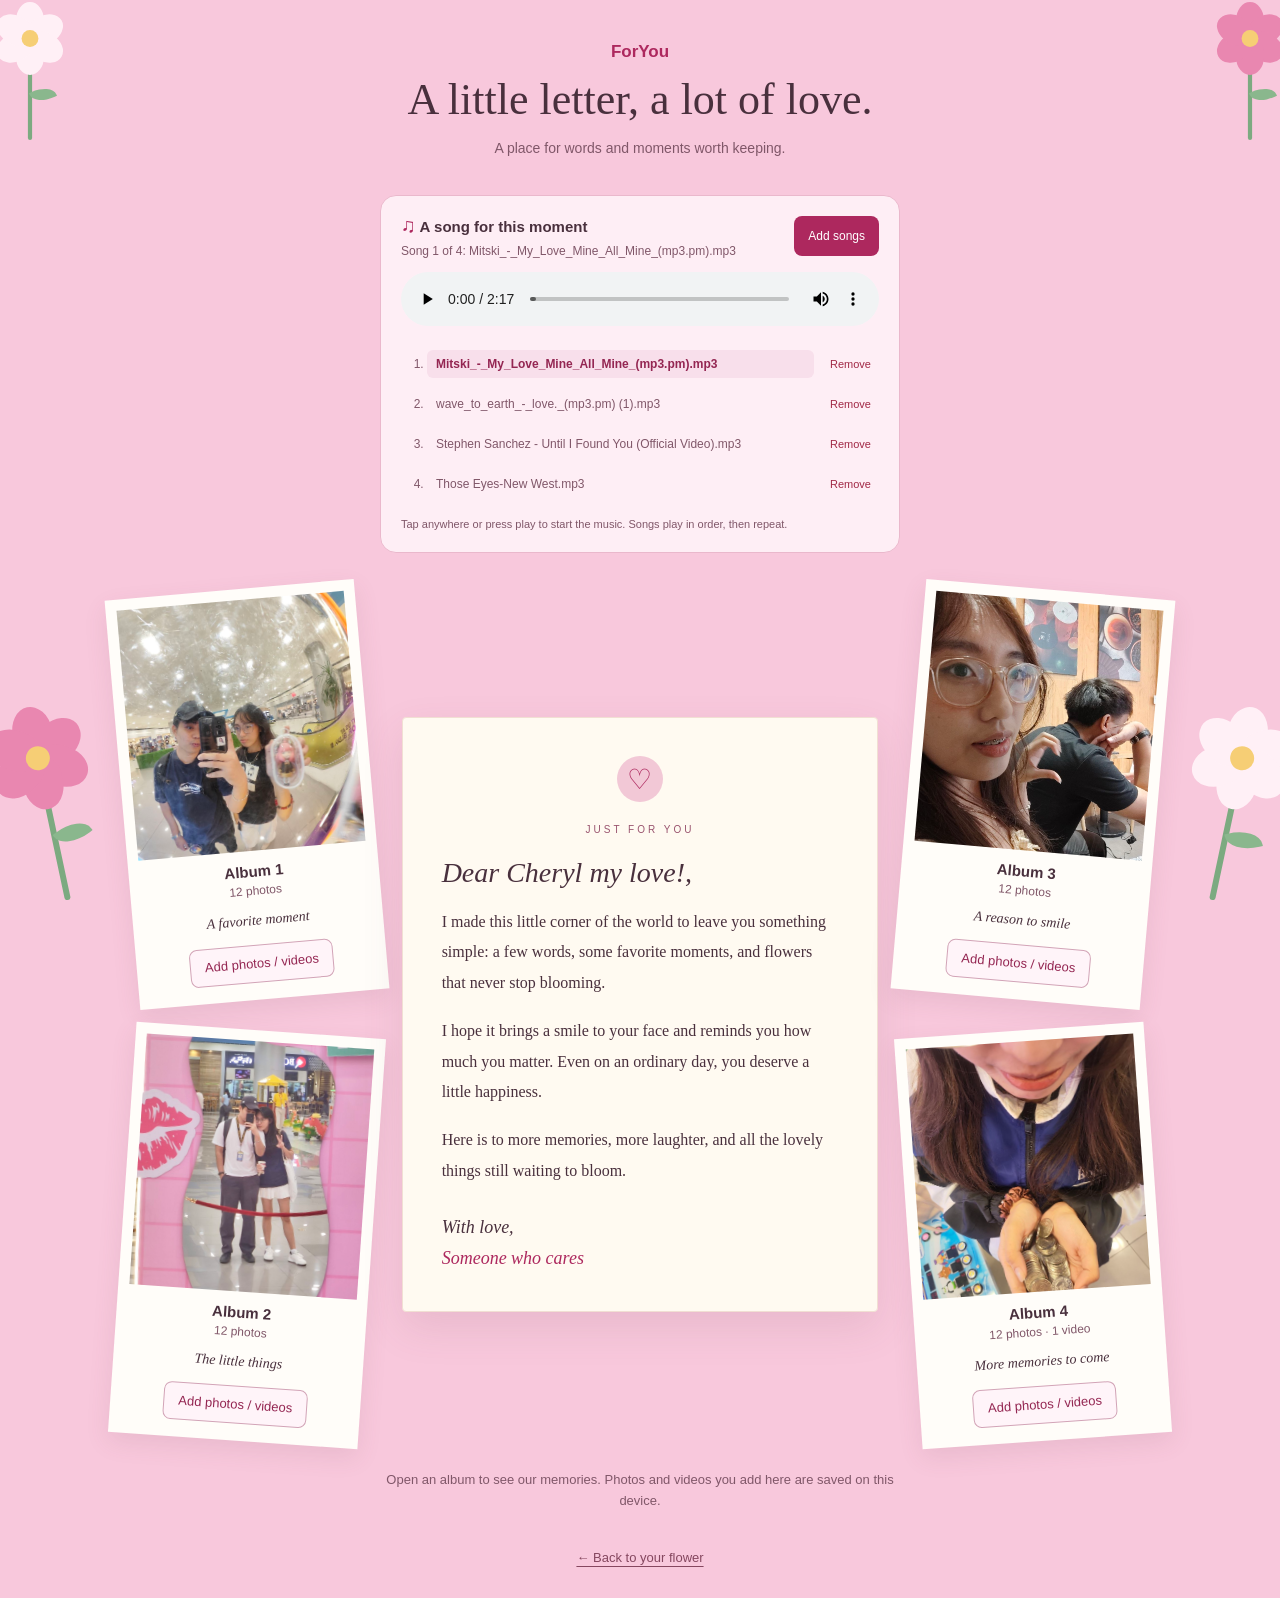
==== FrontEnD/foryouBody2.html @ 5a7fa969 "Advance photos during mobile swipes and preload the active album" ====
﻿<!DOCTYPE html>
<html lang="en">
<head>
  <meta charset="UTF-8">
  <meta name="viewport" content="width=device-width, initial-scale=1.0">
  <meta name="theme-color" content="#f8c8dc">
  <title>A little letter | ForYou</title>
  <link rel="stylesheet" href="foryouBody2.css?v=20261001-swipe2">
  <script src="foryouMedia.js" defer></script>
  <script src="foryouAlbums.js?v=20261001-swipe2" defer></script>
  <script src="foryouMusic.js" defer></script>
</head>
<body>
  <!-- Published photos, video, and songs. These paths are shared with every visitor. -->
  <template id="published-media">
    <section data-published-album="1">
      <img src="../assets/photo_2026-09-30_21-55-11.jpg" alt="Album 1, photo 1" loading="lazy">
      <img src="../assets/photo_2026-09-30_21-55-29.jpg" alt="Album 1, photo 2" loading="lazy">
      <img src="../assets/photo_2026-09-30_21-55-33.jpg" alt="Album 1, photo 3" loading="lazy">
      <img src="../assets/photo_2026-09-30_21-55-57.jpg" alt="Album 1, photo 4" loading="lazy">
      <img src="../assets/photo_2026-09-30_21-56-02.jpg" alt="Album 1, photo 5" loading="lazy">
      <img src="../assets/photo_2026-09-30_22-00-08.jpg" alt="Album 1, photo 6" loading="lazy">
      <img src="../assets/photo_2026-09-30_22-00-11.jpg" alt="Album 1, photo 7" loading="lazy">
      <img src="../assets/photo_2026-09-30_22-00-15.jpg" alt="Album 1, photo 8" loading="lazy">
      <img src="../assets/photo_2026-09-30_22-00-18.jpg" alt="Album 1, photo 9" loading="lazy">
      <img src="../assets/photo_2026-09-30_22-00-21.jpg" alt="Album 1, photo 10" loading="lazy">
      <img src="../assets/photo_2026-09-30_22-01-01.jpg" alt="Album 1, photo 11" loading="lazy">
      <img src="../assets/photo_2026-09-30_22-01-04.jpg" alt="Album 1, photo 12" loading="lazy">
    </section>
    <section data-published-album="2">
      <img src="../assets/photo_2026-09-30_22-01-07.jpg" alt="Album 2, photo 1" loading="lazy">
      <img src="../assets/photo_2026-09-30_22-01-26.jpg" alt="Album 2, photo 2" loading="lazy">
      <img src="../assets/photo_2026-09-30_22-01-28.jpg" alt="Album 2, photo 3" loading="lazy">
      <img src="../assets/photo_2026-09-30_22-01-31.jpg" alt="Album 2, photo 4" loading="lazy">
      <img src="../assets/photo_2026-09-30_22-01-34.jpg" alt="Album 2, photo 5" loading="lazy">
      <img src="../assets/photo_2026-09-30_22-01-37.jpg" alt="Album 2, photo 6" loading="lazy">
      <img src="../assets/photo_2026-09-30_22-02-15.jpg" alt="Album 2, photo 7" loading="lazy">
      <img src="../assets/photo_2026-09-30_22-02-18.jpg" alt="Album 2, photo 8" loading="lazy">
      <img src="../assets/photo_2026-09-30_22-02-22.jpg" alt="Album 2, photo 9" loading="lazy">
      <img src="../assets/photo_2026-09-30_22-02-27.jpg" alt="Album 2, photo 10" loading="lazy">
      <img src="../assets/photo_2026-09-30_22-02-30.jpg" alt="Album 2, photo 11" loading="lazy">
      <img src="../assets/photo_2026-09-30_22-02-34.jpg" alt="Album 2, photo 12" loading="lazy">
    </section>
    <section data-published-album="3">
      <img src="../assets/photo_2026-09-30_22-03-17.jpg" alt="Album 3, photo 1" loading="lazy">
      <img src="../assets/photo_2026-09-30_22-03-21.jpg" alt="Album 3, photo 2" loading="lazy">
      <img src="../assets/photo_2026-09-30_22-03-24.jpg" alt="Album 3, photo 3" loading="lazy">
      <img src="../assets/photo_2026-09-30_22-03-28.jpg" alt="Album 3, photo 4" loading="lazy">
      <img src="../assets/photo_2026-09-30_22-03-31.jpg" alt="Album 3, photo 5" loading="lazy">
      <img src="../assets/photo_2026-09-30_22-03-37.jpg" alt="Album 3, photo 6" loading="lazy">
      <img src="../assets/photo_2026-09-30_22-04-06.jpg" alt="Album 3, photo 7" loading="lazy">
      <img src="../assets/photo_2026-09-30_22-04-09.jpg" alt="Album 3, photo 8" loading="lazy">
      <img src="../assets/photo_2026-09-30_22-07-10.jpg" alt="Album 3, photo 9" loading="lazy">
      <img src="../assets/photo_2026-09-30_22-07-17.jpg" alt="Album 3, photo 10" loading="lazy">
      <img src="../assets/photo_2026-09-30_22-07-21.jpg" alt="Album 3, photo 11" loading="lazy">
      <img src="../assets/photo_2026-09-30_22-07-27.jpg" alt="Album 3, photo 12" loading="lazy">
    </section>
    <section data-published-album="4">
      <img src="../assets/photo_2026-09-30_22-07-31.jpg" alt="Album 4, photo 1" loading="lazy">
      <img src="../assets/photo_2026-09-30_22-07-38.jpg" alt="Album 4, photo 2" loading="lazy">
      <img src="../assets/photo_2026-09-30_22-07-42.jpg" alt="Album 4, photo 3" loading="lazy">
      <img src="../assets/photo_2026-09-30_22-14-35.jpg" alt="Album 4, photo 4" loading="lazy">
      <img src="../assets/photo_2026-09-30_22-14-39.jpg" alt="Album 4, photo 5" loading="lazy">
      <img src="../assets/photo_2026-09-30_22-14-55.jpg" alt="Album 4, photo 6" loading="lazy">
      <img src="../assets/photo_2026-09-30_22-19-03.jpg" alt="Album 4, photo 7" loading="lazy">
      <img src="../assets/photo_2026-09-30_22-19-06.jpg" alt="Album 4, photo 8" loading="lazy">
      <img src="../assets/photo_2026-09-30_22-19-09.jpg" alt="Album 4, photo 9" loading="lazy">
      <img src="../assets/photo_2026-09-30_22-19-12.jpg" alt="Album 4, photo 10" loading="lazy">
      <img src="../assets/photo_2026-09-30_22-19-14.jpg" alt="Album 4, photo 11" loading="lazy">
      <img src="../assets/photo_2026-09-30_22-19-17.jpg" alt="Album 4, photo 12" loading="lazy">
      <video src="../assets/video_2026-09-30_22-15-21.mp4" title="Album 4, video 13" controls playsinline preload="metadata"></video>
    </section>
    <section data-published-tracks>
      <audio src="../assets/Mitski_-_My_Love_Mine_All_Mine_%28mp3.pm%29.mp3" title="Mitski_-_My_Love_Mine_All_Mine_(mp3.pm).mp3" controls preload="metadata"></audio>
      <audio src="../assets/wave_to_earth_-_love._%28mp3.pm%29%20%281%29.mp3" title="wave_to_earth_-_love._(mp3.pm) (1).mp3" controls preload="metadata"></audio>
      <audio src="../assets/Stephen%20Sanchez%20-%20Until%20I%20Found%20You%20%28Official%20Video%29.mp3" title="Until I Found You — Stephen Sanchez" data-replaces="Daniel_Padilla_-_Can_t_Help_Falling_In_Love_(mp3.pm).mp3" controls preload="metadata"></audio>
      <audio src="../assets/Those%20Eyes-New%20West.mp3" title="Those Eyes — New West" data-added controls preload="metadata"></audio>
    </section>
  </template>
  <div class="falling-hearts" aria-hidden="true">
    <span>&#9829;</span><span>&#9825;</span><span>&#9829;</span><span>&#9825;</span>
    <span>&#9829;</span><span>&#9825;</span><span>&#9829;</span><span>&#9825;</span>
    <span>&#9829;</span><span>&#9825;</span><span>&#9829;</span><span>&#9825;</span>
  </div>
  <div class="flower-garden" aria-hidden="true">
    <div class="flower flower-one"><div class="bloom"><i></i><i></i><i></i><i></i><i></i><i></i><span></span></div></div>
    <div class="flower flower-two"><div class="bloom"><i></i><i></i><i></i><i></i><i></i><i></i><span></span></div></div>
    <div class="flower flower-three"><div class="bloom"><i></i><i></i><i></i><i></i><i></i><i></i><span></span></div></div>
    <div class="flower flower-four"><div class="bloom"><i></i><i></i><i></i><i></i><i></i><i></i><span></span></div></div>
    <div class="flower flower-five"><div class="bloom"><i></i><i></i><i></i><i></i><i></i><i></i><span></span></div></div>
    <div class="flower flower-six"><div class="bloom"><i></i><i></i><i></i><i></i><i></i><i></i><span></span></div></div>
  </div>

  <main class="keepsake-page">
    <header class="page-heading">
      <p class="brand">ForYou</p>
      <h1>A little letter, a lot of love.</h1>
      <p>A place for words and moments worth keeping.</p>
    </header>

    <section class="music-player" aria-labelledby="music-title">
      <div class="music-heading">
        <div>
          <h2 id="music-title"><span aria-hidden="true">&#9835;</span> A song for this moment</h2>
          <p id="music-name">Four songs chosen for this moment.</p>
        </div>
        <button id="choose-music" type="button" disabled>Add songs</button>
        <input id="music-file" type="file" accept="audio/*" multiple hidden>
      </div>
      <audio id="letter-music" src="../assets/Mitski_-_My_Love_Mine_All_Mine_%28mp3.pm%29.mp3" controls preload="auto" aria-label="Letter background music"></audio>
      <ol id="music-playlist" class="music-playlist" aria-label="Songs in playback order" hidden></ol>
      <p id="music-status" role="status" aria-live="polite">Starting your music… Songs play in order, then repeat. Songs you add here are saved on this device.</p>
    </section>

    <div class="keepsake-layout">
      <section class="photo-column photos-left" aria-label="Albums 1 and 2">
        <figure class="photo-card" data-album="1">
          <button class="album-open" type="button" aria-label="Open Album 1">
            <div class="album-cover" data-cover><img class="album-cover-media" src="../assets/photo_2026-09-30_21-55-11.jpg" alt="Cover of Album 1"></div>
            <span class="album-title">Album 1</span><span class="album-count" data-count>12 photos</span>
          </button>
          <figcaption>A favorite moment</figcaption>
          <button class="album-add" type="button" disabled>Add photos / videos</button>
          <input class="album-input" type="file" accept="image/*,video/*" multiple hidden>
        </figure>
        <figure class="photo-card" data-album="2">
          <button class="album-open" type="button" aria-label="Open Album 2">
            <div class="album-cover" data-cover><img class="album-cover-media" src="../assets/photo_2026-09-30_22-01-07.jpg" alt="Cover of Album 2"></div>
            <span class="album-title">Album 2</span><span class="album-count" data-count>12 photos</span>
          </button>
          <figcaption>The little things</figcaption>
          <button class="album-add" type="button" disabled>Add photos / videos</button>
          <input class="album-input" type="file" accept="image/*,video/*" multiple hidden>
        </figure>
      </section>

      <article class="letter" aria-labelledby="letter-title">
        <div class="letter-seal" aria-hidden="true">&#9825;</div>
        <p class="letter-eyebrow">JUST FOR YOU</p>
        <h2 id="letter-title">Dear Cheryl my love!,</h2>
        <!-- Edit this sample letter to add your own personal message. -->
        <div class="letter-content">
          <p>I made this little corner of the world to leave you something simple: a few words, some favorite moments, and flowers that never stop blooming.</p>
          <p>I hope it brings a smile to your face and reminds you how much you matter. Even on an ordinary day, you deserve a little happiness.</p>
          <p>Here is to more memories, more laughter, and all the lovely things still waiting to bloom.</p>
        </div>
        <p class="signature">With love,<br><span>Someone who cares</span></p>
      </article>

      <section class="photo-column photos-right" aria-label="Albums 3 and 4">
        <figure class="photo-card" data-album="3">
          <button class="album-open" type="button" aria-label="Open Album 3">
            <div class="album-cover" data-cover><img class="album-cover-media" src="../assets/photo_2026-09-30_22-03-17.jpg" alt="Cover of Album 3"></div>
            <span class="album-title">Album 3</span><span class="album-count" data-count>12 photos</span>
          </button>
          <figcaption>A reason to smile</figcaption>
          <button class="album-add" type="button" disabled>Add photos / videos</button>
          <input class="album-input" type="file" accept="image/*,video/*" multiple hidden>
        </figure>
        <figure class="photo-card" data-album="4">
          <button class="album-open" type="button" aria-label="Open Album 4">
            <div class="album-cover" data-cover><img class="album-cover-media" src="../assets/photo_2026-09-30_22-07-31.jpg" alt="Cover of Album 4"></div>
            <span class="album-title">Album 4</span><span class="album-count" data-count>12 photos ? 1 video</span>
          </button>
          <figcaption>More memories to come</figcaption>
          <button class="album-add" type="button" disabled>Add photos / videos</button>
          <input class="album-input" type="file" accept="image/*,video/*" multiple hidden>
        </figure>
      </section>
    </div>

    <p id="album-status" class="album-status" role="status" aria-live="polite">Open an album to see our memories. Photos and videos you add here are saved on this device.</p>
    <footer><a href="foryouBody.html" target="_top">&#8592; Back to your flower</a></footer>
  </main>
  <dialog id="album-viewer" aria-labelledby="album-viewer-title" aria-describedby="viewer-help">
    <header class="viewer-heading">
      <h2 id="album-viewer-title">Album 1</h2>
      <button id="close-album" class="viewer-close" type="button" aria-label="Close album" autofocus>&#215;</button>
    </header>
    <div id="gallery-stage" class="gallery-stage">
      <p class="gallery-empty">Your memories belong here. Add photos or videos to get started.</p>
    </div>
    <div class="viewer-controls">
      <button id="previous-photo" type="button" aria-label="Previous item">&#8592;</button>
      <p id="photo-counter" role="status" aria-live="polite">0 items</p>
      <button id="next-photo" type="button" aria-label="Next item">&#8594;</button>
    </div>
    <p id="viewer-help">Swipe beside videos or use the arrows. Tap a video to play.</p>
    <p id="viewer-status" class="album-status" role="status" aria-live="polite"></p>
    <div class="viewer-actions">
      <button id="viewer-add" class="album-add" type="button" disabled>Add photos / videos</button>
      <button id="viewer-remove" class="album-remove" type="button" disabled>Remove item</button>
    </div>
  </dialog>
</body>
</html>
---- FrontEnD/foryouBody2.css ----
* { box-sizing: border-box; }

body {
  margin: 0;
  min-height: 100vh;
  min-height: 100svh;
  background: #f8c8dc;
  color: #49303d;
  font-family: "Segoe UI", Arial, sans-serif;
}

.keepsake-page {
  position: relative;
  z-index: 1;
  width: min(1100px, 100%);
  margin: 0 auto;
  padding: 42px 32px 32px;
}
.page-heading { margin-bottom: 36px; text-align: center; }
.brand { margin: 0 0 12px; color: #ad285e; font-size: 17px; font-weight: 700; }
h1 { margin: 0; font: 400 clamp(30px, 4vw, 44px) Georgia, serif; }
.page-heading > p:last-child { margin: 12px 0 0; color: #805769; font-size: 14px; line-height: 1.6; }

/* The letter sits between two columns of photo frames. */
.music-player { max-width: 520px; margin: 0 auto 36px; padding: 18px 20px; border: 1px solid #eab8cc; border-radius: 16px; background: #fff5f9d9; }
.music-heading { display: flex; align-items: center; justify-content: space-between; gap: 16px; }
.music-heading > div { min-width: 0; }
.music-heading h2 { margin: 0; font-size: 15px; font-weight: 600; }
.music-heading h2 span { color: #ad285e; font-size: 20px; }
#music-name { margin: 7px 0 0; color: #805769; font-size: 12px; overflow-wrap: anywhere; }
#choose-music { flex-shrink: 0; min-height: 40px; padding: 8px 14px; border: 0; border-radius: 8px; color: white; background: #ad285e; font-size: 12px; }
#choose-music:hover:not(:disabled) { background: #90204d; }
.music-player audio { width: 100%; margin-top: 14px; }
#music-status { margin: 12px 0 0; color: #805769; font-size: 11px; line-height: 1.6; }
.music-playlist { max-height: 170px; overflow-y: auto; margin: 14px 0 0; padding-left: 26px; color: #805769; }
.music-playlist li { padding: 3px 0; font-size: 12px; }
.music-playlist button { width: 100%; padding: 7px 9px; border: 0; border-radius: 6px; background: transparent; color: #805769; text-align: left; overflow-wrap: anywhere; font-size: 12px; }
.music-playlist button:hover { background: #f8dfeb; }
.music-playlist button[aria-current="true"] { background: #f8dfeb; color: #942652; font-weight: 700; }
.music-track { display: flex; align-items: center; gap: 8px; }
.music-track-play { min-width: 0; }
.music-playlist .music-remove { flex-shrink: 0; width: auto; min-height: 34px; padding: 6px 8px; color: #a12845; font-size: 11px; }

/* Hearts drift behind the letter and albums without blocking clicks. */
.falling-hearts { position: fixed; inset: 0; z-index: 0; overflow: hidden; pointer-events: none; }
.falling-hearts span {
  --drift: 30px;
  position: absolute;
  top: -50px;
  left: 4%;
  color: #d05a88;
  font-size: 24px;
  animation: heart-fall 12s linear -2s infinite;
  user-select: none;
}
.falling-hearts span:nth-child(2) { left: 12%; font-size: 32px; animation-duration: 15s; animation-delay: -9s; --drift: -20px; }
.falling-hearts span:nth-child(3) { left: 21%; font-size: 17px; animation-duration: 11s; animation-delay: -5s; }
.falling-hearts span:nth-child(4) { left: 30%; font-size: 25px; animation-duration: 17s; animation-delay: -12s; --drift: -35px; }
.falling-hearts span:nth-child(5) { left: 39%; font-size: 19px; animation-duration: 14s; animation-delay: -7s; }
.falling-hearts span:nth-child(6) { left: 47%; font-size: 30px; animation-duration: 16s; animation-delay: -3s; --drift: -25px; }
.falling-hearts span:nth-child(7) { left: 56%; font-size: 16px; animation-duration: 12s; animation-delay: -10s; }
.falling-hearts span:nth-child(8) { left: 65%; font-size: 28px; animation-duration: 15s; animation-delay: -6s; --drift: -30px; }
.falling-hearts span:nth-child(9) { left: 73%; font-size: 21px; animation-duration: 13s; animation-delay: -1s; }
.falling-hearts span:nth-child(10) { left: 81%; font-size: 33px; animation-duration: 18s; animation-delay: -14s; --drift: -20px; }
.falling-hearts span:nth-child(11) { left: 89%; font-size: 18px; animation-duration: 11s; animation-delay: -4s; }
.falling-hearts span:nth-child(12) { left: 96%; font-size: 26px; animation-duration: 16s; animation-delay: -11s; --drift: -40px; }
@keyframes heart-fall {
  0% { transform: translate(0, -5vh) rotate(-15deg); opacity: 0; }
  10% { opacity: 0.55; }
  50% { transform: translate(var(--drift), 55vh) rotate(15deg); }
  90% { opacity: 0.55; }
  100% { transform: translate(0, 115vh) rotate(-15deg); opacity: 0; }
}

.keepsake-layout {
  display: grid;
  grid-template-columns: 1fr 1.9fr 1fr;
  grid-template-areas: "left letter right";
  align-items: center;
  gap: 30px;
}
.photos-left { grid-area: left; }
.photos-right { grid-area: right; }
.photo-column { display: grid; gap: 30px; min-width: 0; }
.photo-card {
  margin: 0;
  padding: 11px 11px 17px;
  background: #fffdf9;
  box-shadow: 0 9px 24px #79485a1c;
  transform: rotate(-5deg);
}
.photo-card:nth-child(2) { transform: rotate(4deg); }
.photos-right .photo-card { transform: rotate(5deg); }
.photos-right .photo-card:nth-child(2) { transform: rotate(-4deg); }
.photo-placeholder, .photo-card img, .photo-card video {
  display: block;
  width: 100%;
  aspect-ratio: 1 / 1.1;
  object-fit: cover;
}
.photo-placeholder {
  display: flex;
  flex-direction: column;
  align-items: center;
  justify-content: center;
  background: #f7e3ec;
  color: #9b5b75;
  border: 1px dashed #cc99af;
}
.photo-placeholder span { font-size: 36px; }
.photo-placeholder p { margin: 10px 4px 0; font-size: 12px; text-align: center; }
.photo-card:nth-child(2) .photo-placeholder { background: #ece4f3; }
figcaption { margin-top: 13px; text-align: center; font: italic 14px Georgia, serif; line-height: 1.4; }

.letter {
  grid-area: letter;
  position: relative;
  padding: 38px clamp(24px, 3vw, 42px);
  border: 1px solid #f1dfd3;
  border-radius: 4px;
  background: #fffaf1;
  box-shadow: 0 16px 42px #79485a1f;
  animation: letter-arrive 0.9s ease-out both;
}
.letter-seal {
  display: grid;
  place-items: center;
  width: 46px;
  height: 46px;
  margin: 0 auto 22px;
  border-radius: 50%;
  background: #f2c8d6;
  color: #ad285e;
  font-size: 28px;
}
.letter-eyebrow { margin: 0 0 22px; color: #99536e; font-size: 10px; letter-spacing: 3px; text-align: center; }
.letter h2 { margin: 0 0 18px; font: italic 28px Georgia, serif; }
.letter-content { font: 16px/1.9 Georgia, serif; }
.letter-content p { margin: 0 0 18px; }
.signature { margin: 26px 0 0; font: italic 18px/1.7 Georgia, serif; }
.signature span { color: #ad285e; }
footer { margin-top: 36px; text-align: center; }
footer a { color: #85475f; font-size: 13px; text-underline-offset: 4px; }
a:focus-visible, button:focus-visible { outline: 3px solid #ad285e; outline-offset: 5px; }

/* Album covers and photo picker */
button { font: inherit; cursor: pointer; }
button:disabled { cursor: default; opacity: 0.45; }
.album-open { display: block; width: 100%; padding: 0; border: 0; background: transparent; color: inherit; }
.album-open:hover .album-title { color: #ad285e; }
.album-title { display: block; margin-top: 12px; font-size: 15px; font-weight: 700; }
.album-count { display: block; margin-top: 4px; color: #805769; font-size: 12px; }
.album-cover { position: relative; }
.album-cover video { pointer-events: none; background: #49303d; }
.video-badge { position: absolute; right: 8px; bottom: 8px; padding: 4px 8px; border-radius: 6px; background: #49303dcc; color: white; font-size: 11px; }
.album-add { display: block; margin: 14px auto 0; min-height: 38px; padding: 8px 14px; border: 1px solid #d2a4b7; border-radius: 8px; background: #fff4f9; color: #942652; font-size: 13px; }
.album-add:hover:not(:disabled) { background: #f8dfeb; }
.viewer-actions { display: flex; flex-wrap: wrap; justify-content: center; gap: 12px; margin-top: 14px; }
.viewer-actions .album-add { margin: 0; }
.album-remove { min-height: 38px; padding: 8px 14px; border: 1px solid #cf8a99; border-radius: 8px; background: #fff0f2; color: #a12845; font-size: 13px; }
.album-remove:hover:not(:disabled) { background: #f9dce2; }
.album-status { margin: 30px auto 0; max-width: 520px; color: #805769; font-size: 13px; line-height: 1.6; text-align: center; }
body:has(#album-viewer[open]) { overflow: hidden; }

/* A modal album viewer with immediate photo navigation. */
#album-viewer { width: min(760px, calc(100% - 24px)); max-height: 92vh; max-height: 92svh; padding: 22px; border: 0; border-radius: 20px; background: #fffaf7; color: #49303d; box-shadow: 0 24px 80px #39263250; }
#album-viewer[open] { animation: album-enter 0.3s ease-out; }
#album-viewer::backdrop { background: #392632b3; backdrop-filter: blur(6px); }
.viewer-heading { display: flex; align-items: center; justify-content: space-between; gap: 16px; margin-bottom: 16px; }
.viewer-heading h2 { margin: 0; font: 26px Georgia, serif; }
.viewer-close, .viewer-controls button { width: 44px; height: 44px; border: 0; border-radius: 50%; background: #f5dce7; color: #942652; font-size: 25px; }
.gallery-stage { position: relative; display: grid; place-items: center; height: min(55vh, 480px); height: min(55svh, 480px); overflow: hidden; border-radius: 12px; background: #f1e7ec; touch-action: pan-y pinch-zoom; }
.gallery-image { position: absolute; inset: 0; width: 100%; height: 100%; object-fit: contain; user-select: none; }
.gallery-video { inset: 0 24px; width: calc(100% - 48px); touch-action: auto; background: #342630; }
.gallery-empty { max-width: 300px; padding: 24px; color: #805769; text-align: center; line-height: 1.7; }
.viewer-controls { display: flex; align-items: center; justify-content: center; gap: 24px; margin-top: 16px; }
#photo-counter { min-width: 100px; margin: 0; text-align: center; color: #805769; font-size: 14px; }
#viewer-help { margin: 14px 0 0; color: #805769; text-align: center; font-size: 12px; }
@keyframes album-enter { from { opacity: 0; transform: translateY(24px) scale(0.97); } to { opacity: 1; transform: translateY(0) scale(1); } }

/* CSS flowers decorate the edges behind the content. */
.flower-garden { position: fixed; inset: 0; overflow: hidden; pointer-events: none; }
.flower {
  --color: #e987b0;
  --delay: 0s;
  position: absolute;
  width: 110px;
  height: 200px;
  transform-origin: bottom center;
}
.flower-one { left: 1%; bottom: 0; transform: rotate(-12deg); }
.flower-two { --color: #fff0f6; --delay: -2s; right: 1%; bottom: 0; transform: rotate(12deg); }
.flower-three { --color: #d5b3e6; --delay: -4s; left: 13%; bottom: -65px; transform: scale(0.7); }
.flower-four { --color: #fff0f6; --delay: -6s; right: 13%; bottom: -60px; transform: scale(0.75); }
.flower-five { --color: #fff0f6; --delay: -3s; left: -25px; top: 0; transform: scale(0.7); transform-origin: top center; }
.flower-six { --delay: -5s; right: -25px; top: 0; transform: scale(0.7); transform-origin: top center; }
.flower::before { content: ""; position: absolute; top: 55px; bottom: 0; left: 52px; width: 6px; border-radius: 6px; background: #7caa80; }
.flower::after { content: ""; position: absolute; top: 125px; left: 56px; width: 35px; height: 20px; border-radius: 0 90% 0 90%; background: #8ab78d; transform: rotate(-25deg); }
.bloom { position: absolute; top: 0; width: 110px; height: 110px; }
.bloom i {
  --angle: 0deg;
  position: absolute;
  bottom: 55px; left: 35px; width: 40px; height: 52px;
  border-radius: 55% 55% 42% 42%;
  background: var(--color);
  transform-origin: center bottom;
  transform: rotate(var(--angle));
  animation: flower-bloom 8s ease-in-out var(--delay) infinite;
}
.bloom i:nth-child(2) { --angle: 60deg; }
.bloom i:nth-child(3) { --angle: 120deg; }
.bloom i:nth-child(4) { --angle: 180deg; }
.bloom i:nth-child(5) { --angle: 240deg; }
.bloom i:nth-child(6) { --angle: 300deg; }
.bloom > span { position: absolute; top: 43px; left: 43px; width: 24px; height: 24px; border-radius: 50%; background: #f6ce75; }
@keyframes flower-bloom {
  0%, 100% { transform: rotate(var(--angle)) scale(0.15); opacity: 0.4; }
  35%, 70% { transform: rotate(var(--angle)) scale(1); opacity: 1; }
}
@keyframes letter-arrive { from { opacity: 0; transform: translateY(16px); } to { opacity: 1; transform: translateY(0); } }

@media (max-width: 800px) {
  .keepsake-layout { grid-template-columns: 1fr 1fr; grid-template-areas: "letter letter" "left right"; gap: 28px; }
  .letter { width: min(100%, 520px); justify-self: center; }
  .photo-column { width: min(100%, 240px); justify-self: center; }
}
@media (max-width: 420px) {
  .keepsake-page { padding: 32px 20px; }
  .keepsake-layout { gap: 20px; }
  .photo-card { padding: 8px 8px 12px; }
  figcaption { font-size: 12px; }
  .flower-one { left: -35px; }
  .flower-two { right: -35px; }
  .music-heading { flex-wrap: wrap; }
}
@media (prefers-reduced-motion: reduce) {
  *, *::before, *::after { animation: none !important; }
  .falling-hearts { display: none; }
}
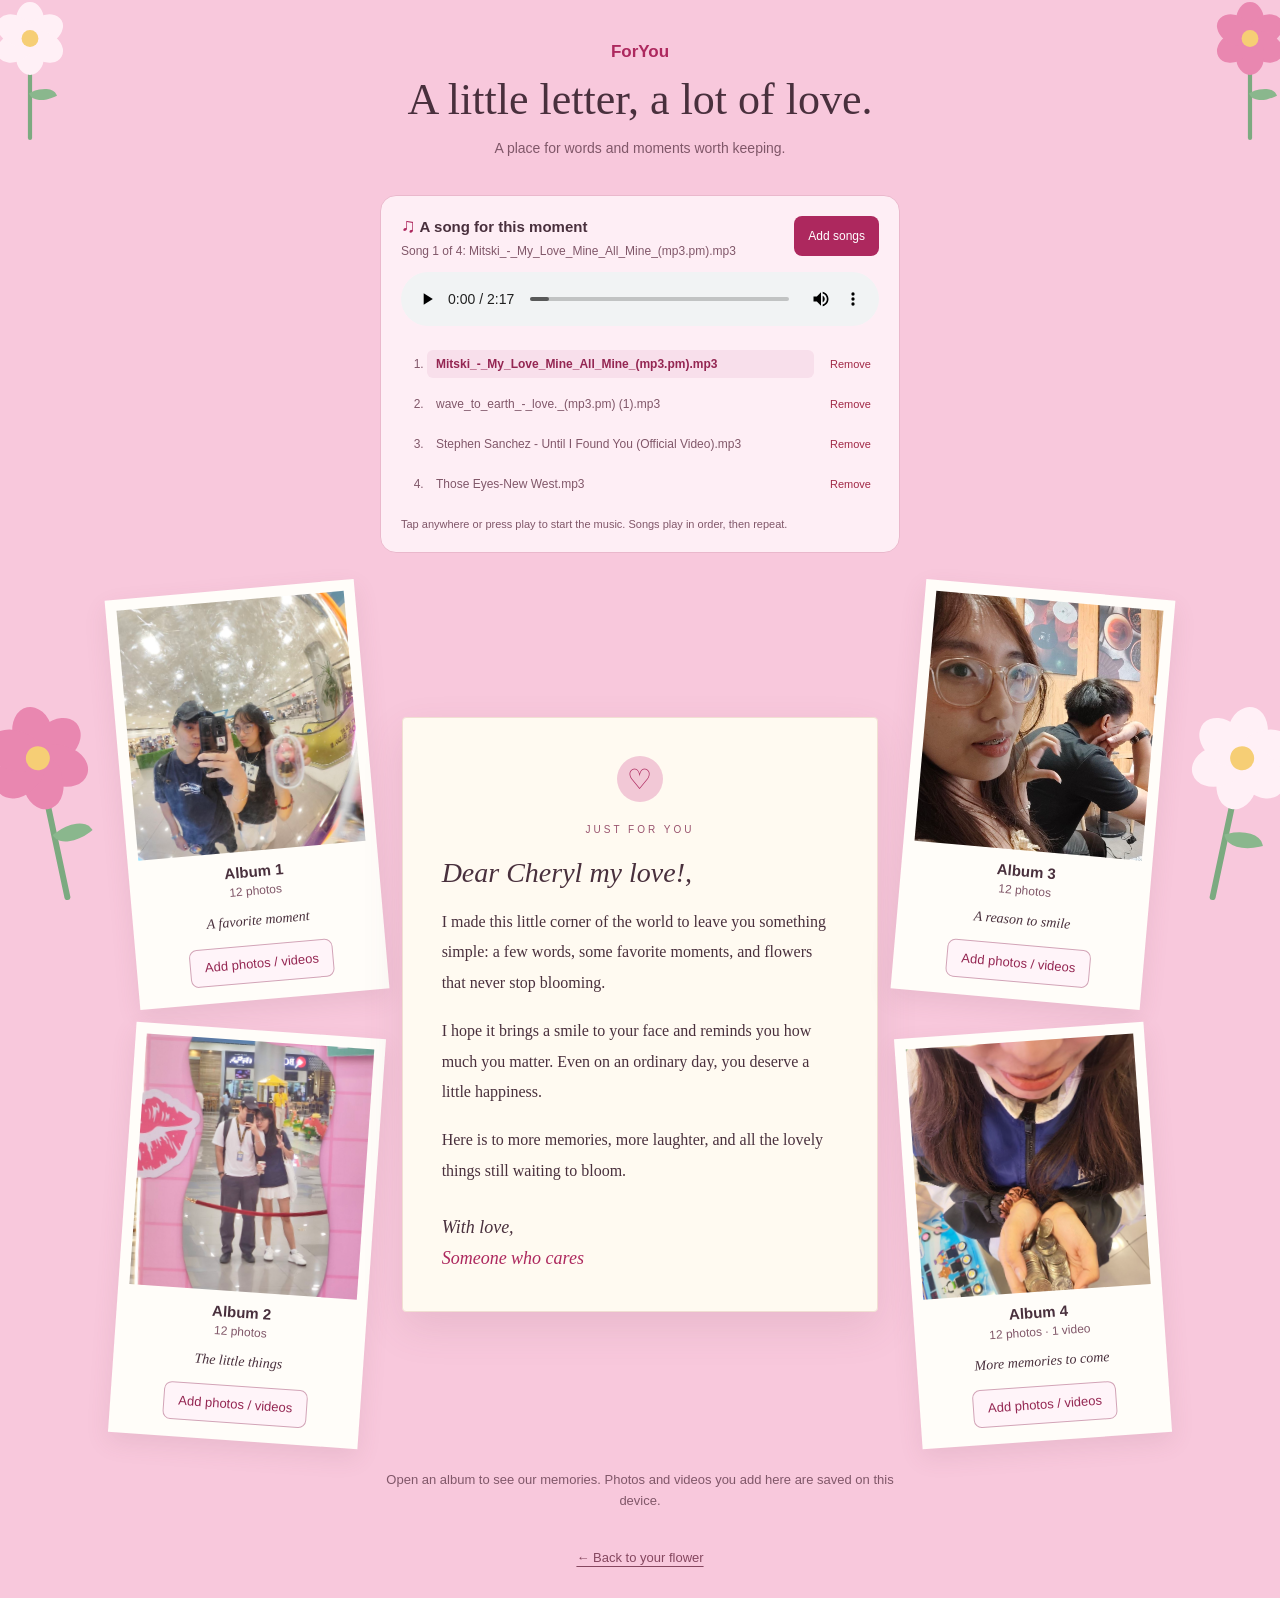
==== commit d6b81ed7: "Keep photos visible until swipe replacements finish loading" ====
--- a/FrontEnD/foryouBody2.html
+++ b/FrontEnD/foryouBody2.html
@@ -5,9 +5,9 @@
   <meta name="viewport" content="width=device-width, initial-scale=1.0">
   <meta name="theme-color" content="#f8c8dc">
   <title>A little letter | ForYou</title>
-  <link rel="stylesheet" href="foryouBody2.css?v=20261001-swipe2">
+  <link rel="stylesheet" href="foryouBody2.css?v=20261001-swipe3">
   <script src="foryouMedia.js" defer></script>
-  <script src="foryouAlbums.js?v=20261001-swipe2" defer></script>
+  <script src="foryouAlbums.js?v=20261001-swipe3" defer></script>
   <script src="foryouMusic.js" defer></script>
 </head>
 <body>
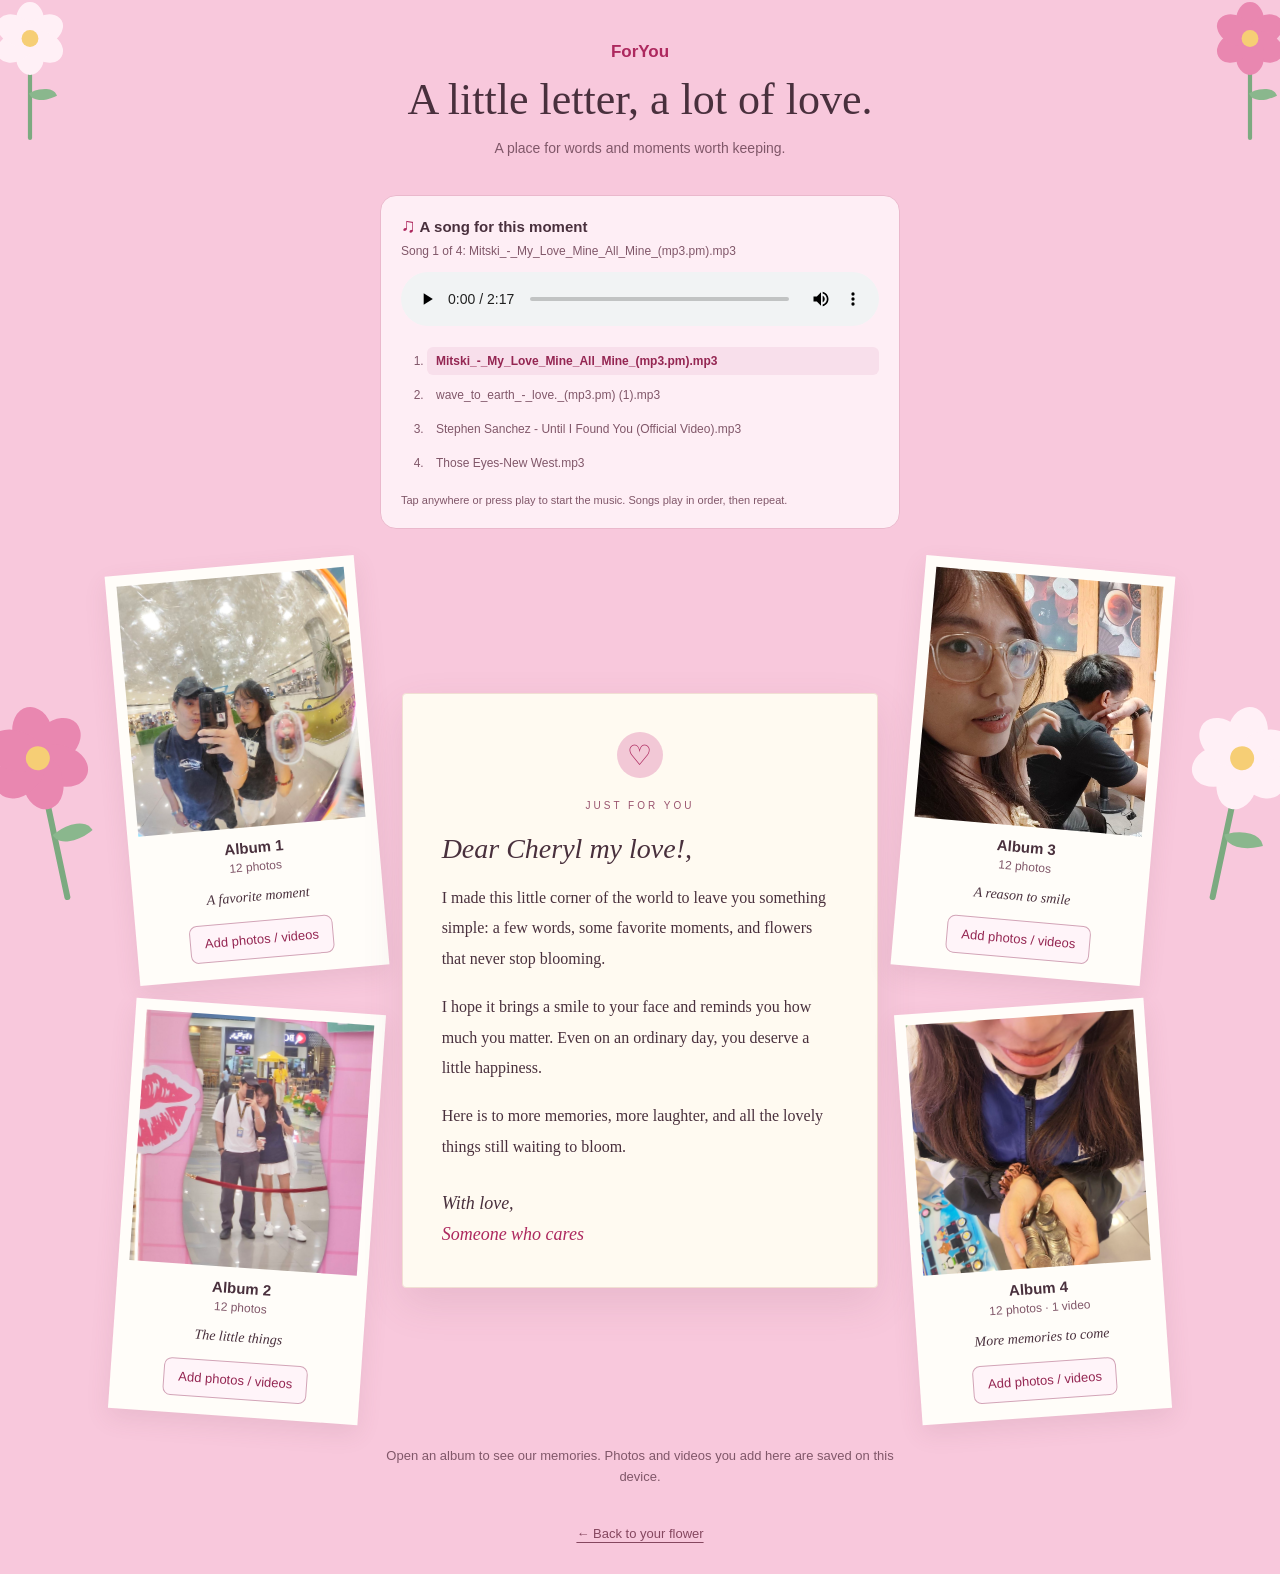
==== commit 3e4cfe74: "Hide Add songs and remove music deletion buttons" ====
--- a/FrontEnD/foryouBody2.html
+++ b/FrontEnD/foryouBody2.html
@@ -8,7 +8,7 @@
   <link rel="stylesheet" href="foryouBody2.css?v=20261001-swipe3">
   <script src="foryouMedia.js" defer></script>
   <script src="foryouAlbums.js?v=20261001-swipe3" defer></script>
-  <script src="foryouMusic.js" defer></script>
+  <script src="foryouMusic.js?v=20261001-controls1" defer></script>
 </head>
 <body>
   <!-- Published photos, video, and songs. These paths are shared with every visitor. -->
@@ -104,7 +104,7 @@
           <h2 id="music-title"><span aria-hidden="true">&#9835;</span> A song for this moment</h2>
           <p id="music-name">Four songs chosen for this moment.</p>
         </div>
-        <button id="choose-music" type="button" disabled>Add songs</button>
+        <button id="choose-music" type="button" disabled hidden>Add songs</button>
         <input id="music-file" type="file" accept="audio/*" multiple hidden>
       </div>
       <audio id="letter-music" src="../assets/Mitski_-_My_Love_Mine_All_Mine_%28mp3.pm%29.mp3" controls preload="auto" aria-label="Letter background music"></audio>
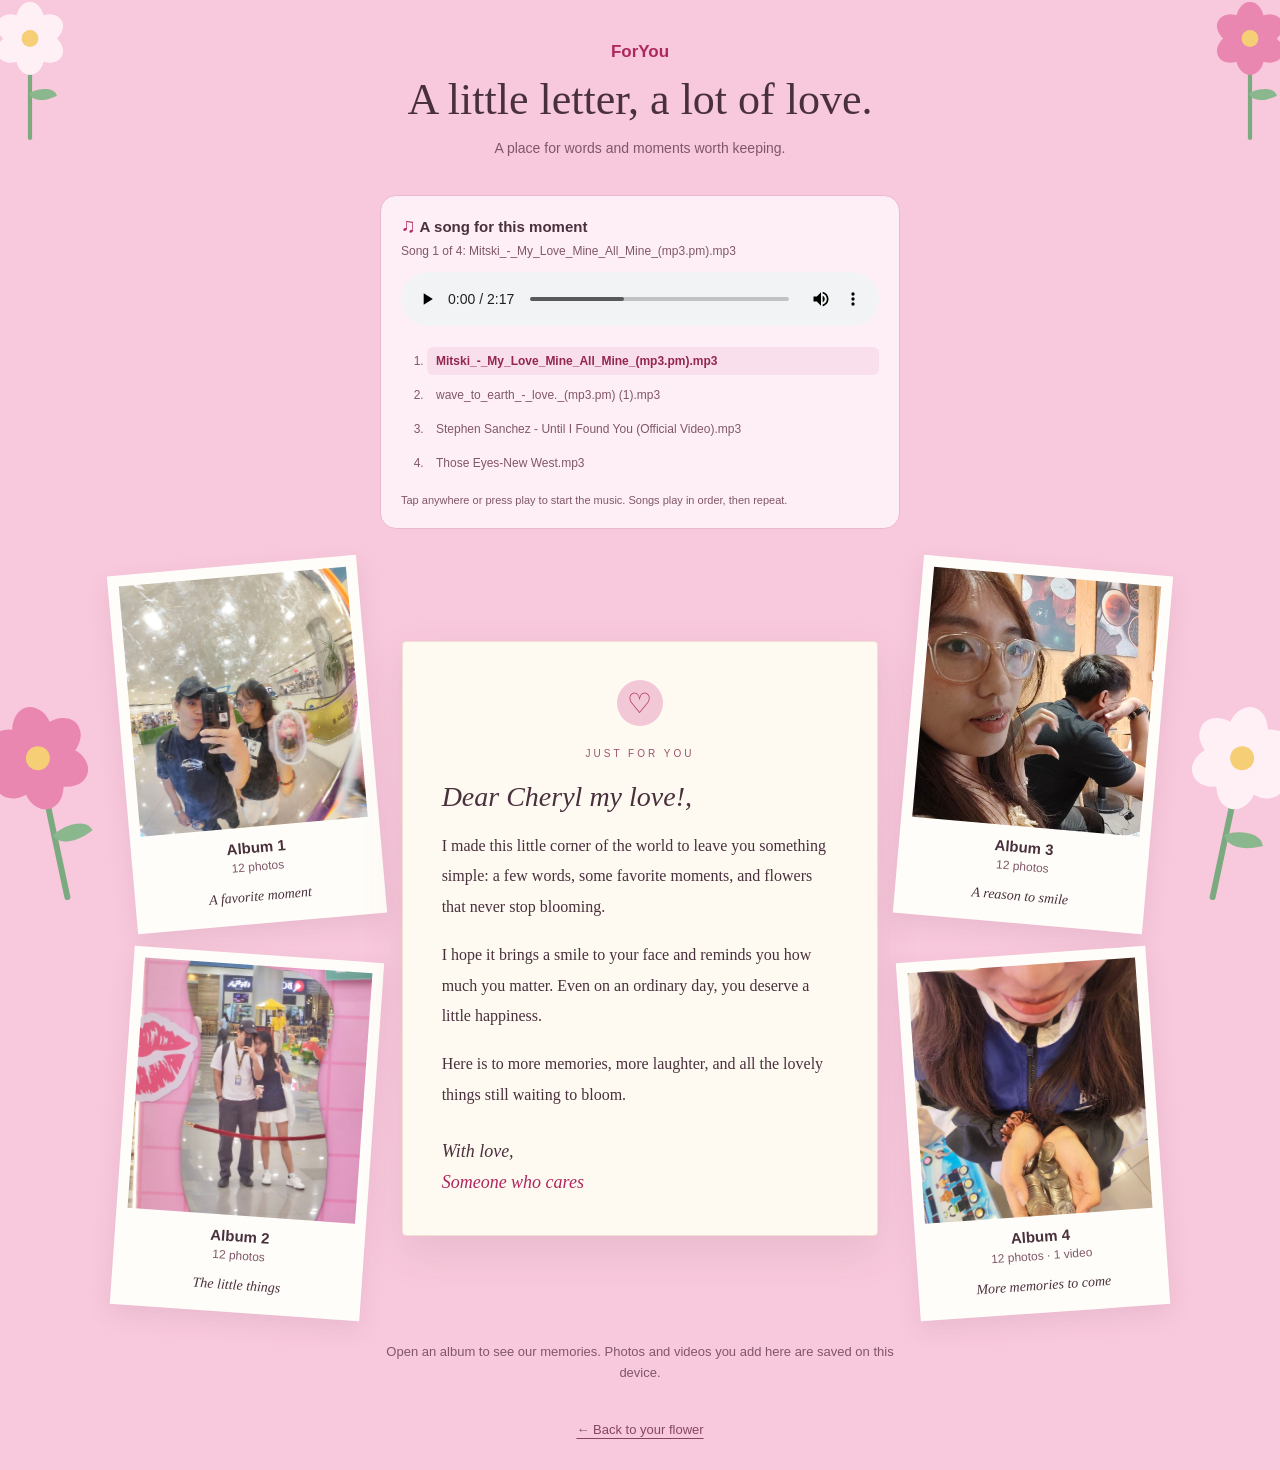
==== commit bfc5d7c7: "Hide album add and remove controls" ====
--- a/FrontEnD/foryouBody2.html
+++ b/FrontEnD/foryouBody2.html
@@ -5,7 +5,7 @@
   <meta name="viewport" content="width=device-width, initial-scale=1.0">
   <meta name="theme-color" content="#f8c8dc">
   <title>A little letter | ForYou</title>
-  <link rel="stylesheet" href="foryouBody2.css?v=20261001-swipe3">
+  <link rel="stylesheet" href="foryouBody2.css?v=20261001-controls2">
   <script src="foryouMedia.js" defer></script>
   <script src="foryouAlbums.js?v=20261001-swipe3" defer></script>
   <script src="foryouMusic.js?v=20261001-controls1" defer></script>
@@ -120,7 +120,7 @@
             <span class="album-title">Album 1</span><span class="album-count" data-count>12 photos</span>
           </button>
           <figcaption>A favorite moment</figcaption>
-          <button class="album-add" type="button" disabled>Add photos / videos</button>
+          <button class="album-add" type="button" disabled hidden>Add photos / videos</button>
           <input class="album-input" type="file" accept="image/*,video/*" multiple hidden>
         </figure>
         <figure class="photo-card" data-album="2">
@@ -129,7 +129,7 @@
             <span class="album-title">Album 2</span><span class="album-count" data-count>12 photos</span>
           </button>
           <figcaption>The little things</figcaption>
-          <button class="album-add" type="button" disabled>Add photos / videos</button>
+          <button class="album-add" type="button" disabled hidden>Add photos / videos</button>
           <input class="album-input" type="file" accept="image/*,video/*" multiple hidden>
         </figure>
       </section>
@@ -154,7 +154,7 @@
             <span class="album-title">Album 3</span><span class="album-count" data-count>12 photos</span>
           </button>
           <figcaption>A reason to smile</figcaption>
-          <button class="album-add" type="button" disabled>Add photos / videos</button>
+          <button class="album-add" type="button" disabled hidden>Add photos / videos</button>
           <input class="album-input" type="file" accept="image/*,video/*" multiple hidden>
         </figure>
         <figure class="photo-card" data-album="4">
@@ -163,7 +163,7 @@
             <span class="album-title">Album 4</span><span class="album-count" data-count>12 photos ? 1 video</span>
           </button>
           <figcaption>More memories to come</figcaption>
-          <button class="album-add" type="button" disabled>Add photos / videos</button>
+          <button class="album-add" type="button" disabled hidden>Add photos / videos</button>
           <input class="album-input" type="file" accept="image/*,video/*" multiple hidden>
         </figure>
       </section>
@@ -187,7 +187,7 @@
     </div>
     <p id="viewer-help">Swipe beside videos or use the arrows. Tap a video to play.</p>
     <p id="viewer-status" class="album-status" role="status" aria-live="polite"></p>
-    <div class="viewer-actions">
+    <div class="viewer-actions" hidden>
       <button id="viewer-add" class="album-add" type="button" disabled>Add photos / videos</button>
       <button id="viewer-remove" class="album-remove" type="button" disabled>Remove item</button>
     </div>
--- a/FrontEnD/foryouBody2.css
+++ b/FrontEnD/foryouBody2.css
@@ -157,6 +157,7 @@
 .album-add:hover:not(:disabled) { background: #f8dfeb; }
 .viewer-actions { display: flex; flex-wrap: wrap; justify-content: center; gap: 12px; margin-top: 14px; }
 .viewer-actions .album-add { margin: 0; }
+.album-add[hidden], .viewer-actions[hidden] { display: none; }
 .album-remove { min-height: 38px; padding: 8px 14px; border: 1px solid #cf8a99; border-radius: 8px; background: #fff0f2; color: #a12845; font-size: 13px; }
 .album-remove:hover:not(:disabled) { background: #f9dce2; }
 .album-status { margin: 30px auto 0; max-width: 520px; color: #805769; font-size: 13px; line-height: 1.6; text-align: center; }
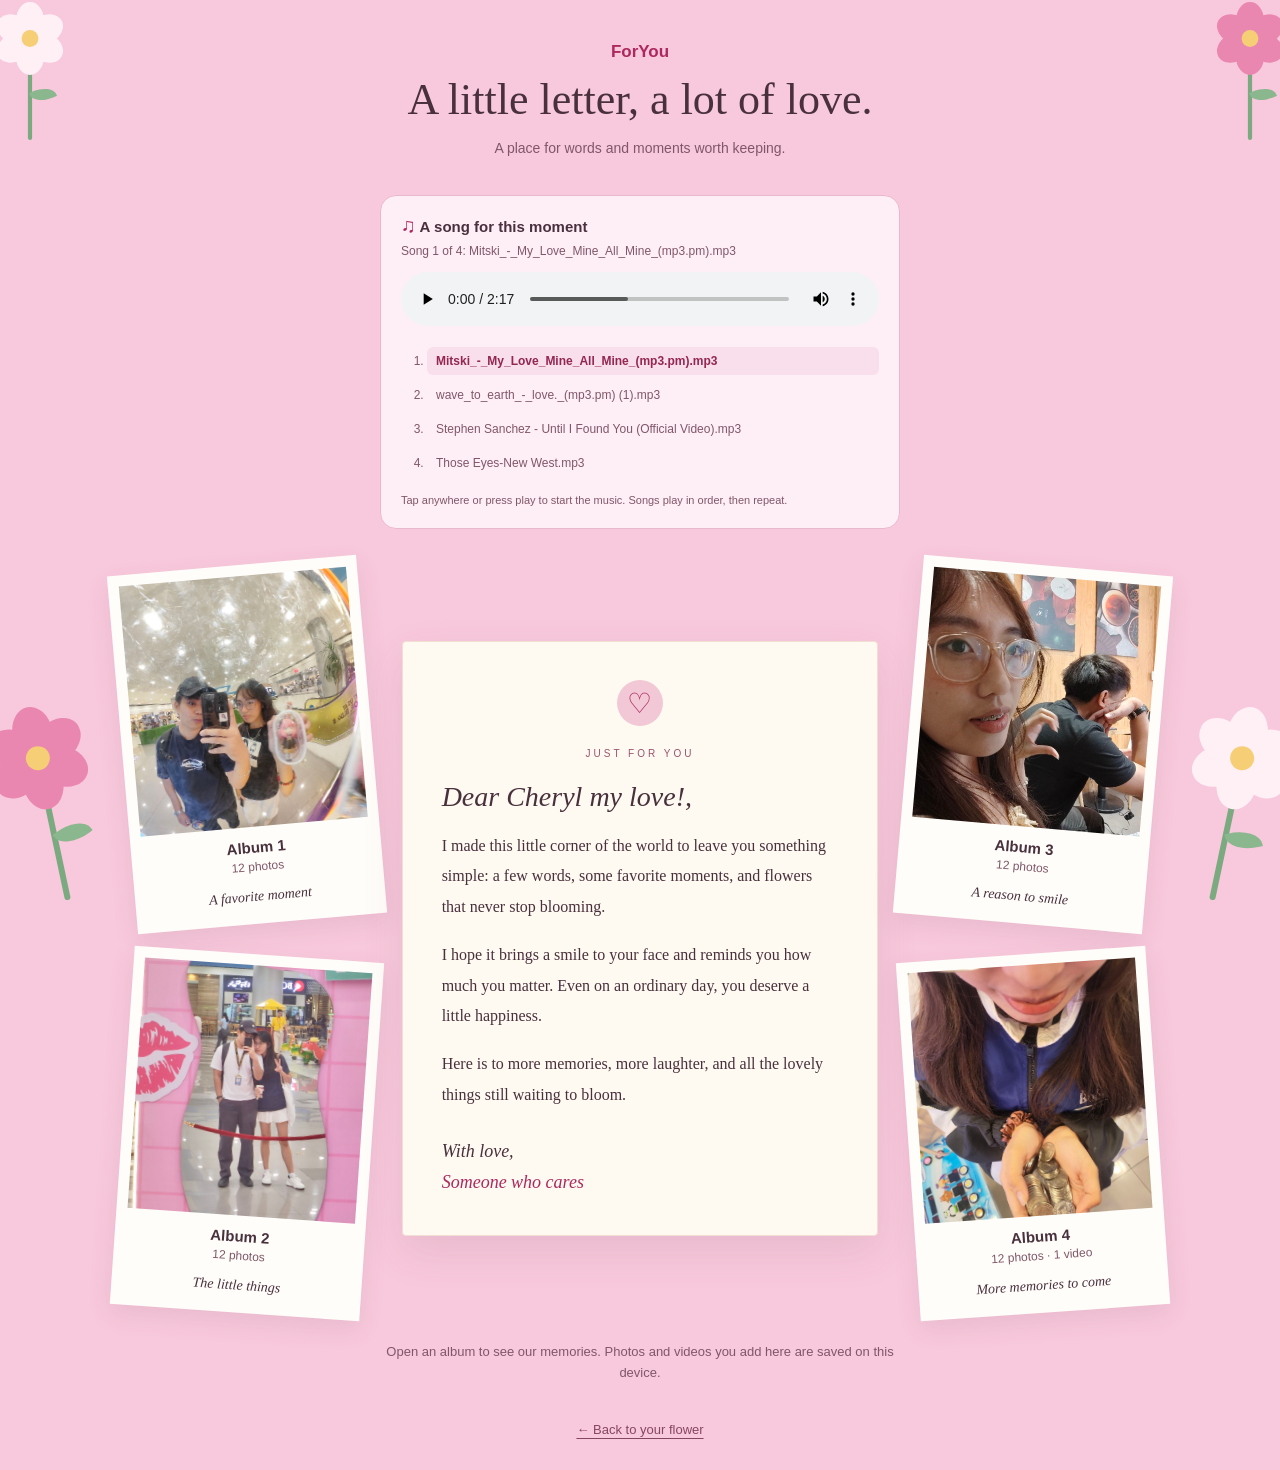
==== commit bdea8d59: "Animate photo swipes smoothly without blocking navigation" ====
--- a/FrontEnD/foryouBody2.html
+++ b/FrontEnD/foryouBody2.html
@@ -5,9 +5,9 @@
   <meta name="viewport" content="width=device-width, initial-scale=1.0">
   <meta name="theme-color" content="#f8c8dc">
   <title>A little letter | ForYou</title>
-  <link rel="stylesheet" href="foryouBody2.css?v=20261001-controls2">
+  <link rel="stylesheet" href="foryouBody2.css?v=20261001-smooth1">
   <script src="foryouMedia.js" defer></script>
-  <script src="foryouAlbums.js?v=20261001-swipe3" defer></script>
+  <script src="foryouAlbums.js?v=20261001-smooth1" defer></script>
   <script src="foryouMusic.js?v=20261001-controls1" defer></script>
 </head>
 <body>
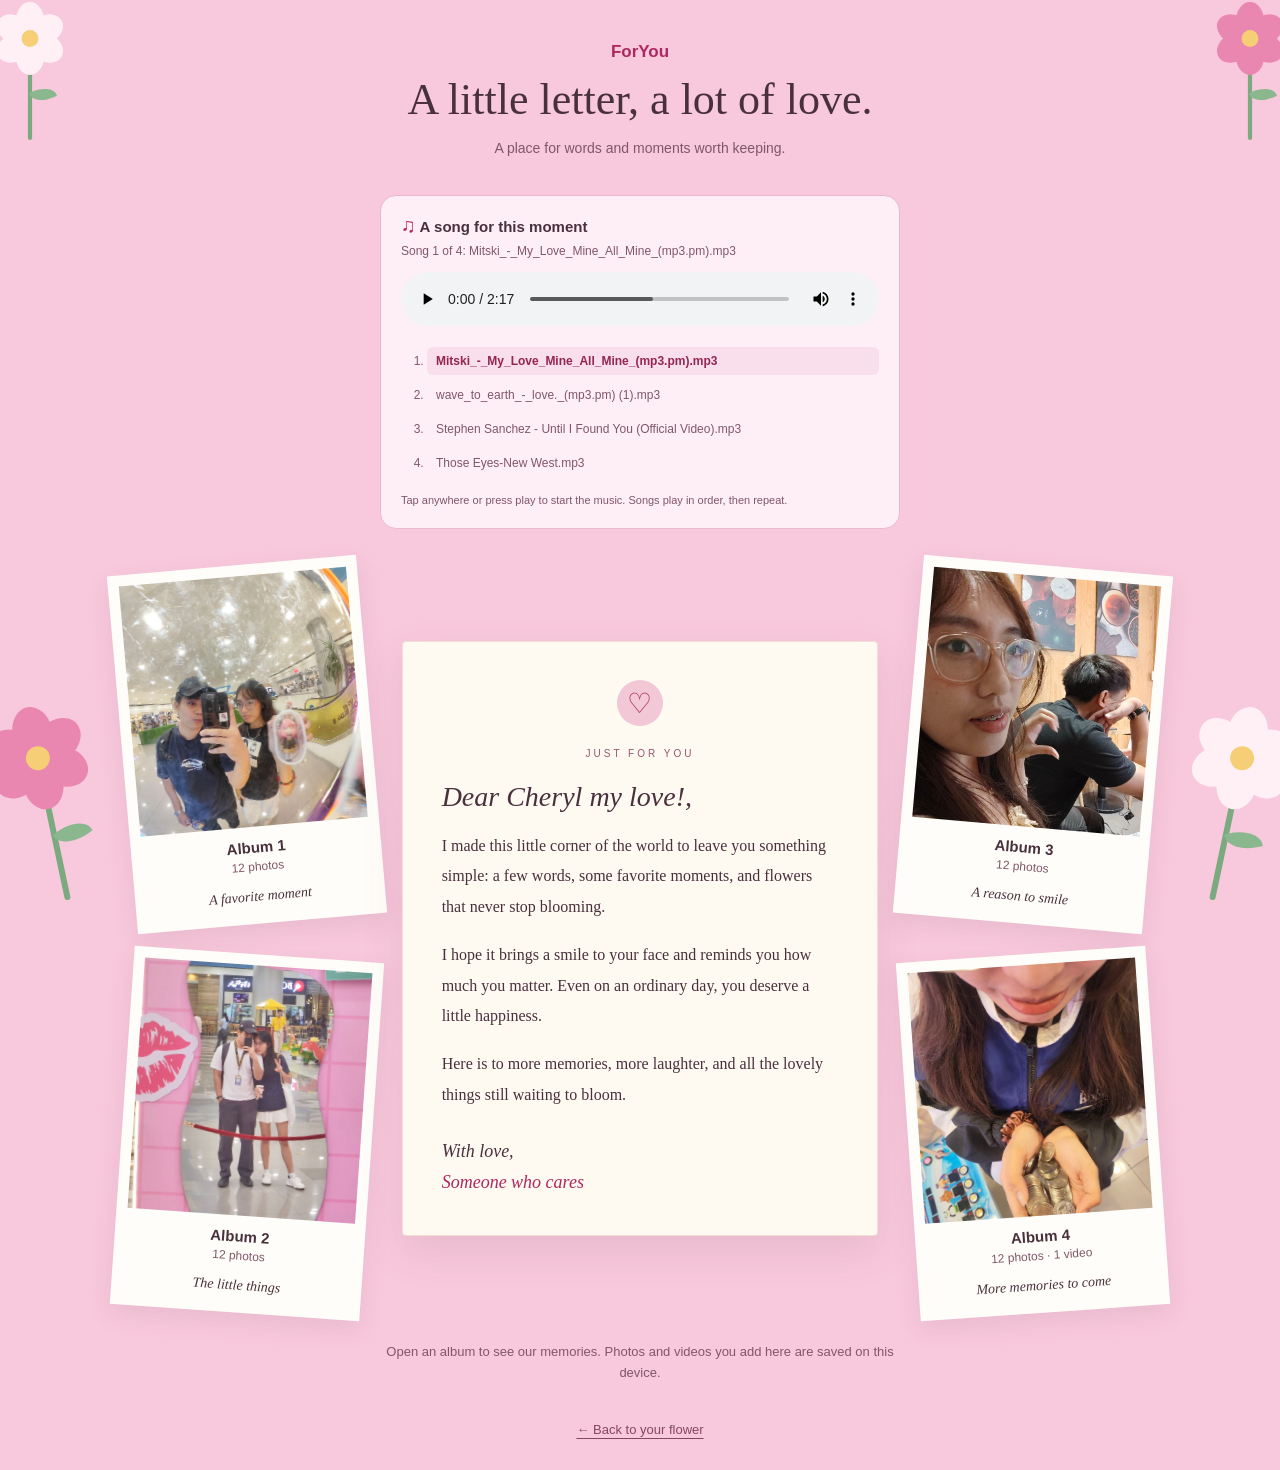
==== commit c0d110bc: "Keep album layout steady during smooth photo swipes" ====
--- a/FrontEnD/foryouBody2.html
+++ b/FrontEnD/foryouBody2.html
@@ -5,9 +5,9 @@
   <meta name="viewport" content="width=device-width, initial-scale=1.0">
   <meta name="theme-color" content="#f8c8dc">
   <title>A little letter | ForYou</title>
-  <link rel="stylesheet" href="foryouBody2.css?v=20261001-smooth1">
+  <link rel="stylesheet" href="foryouBody2.css?v=20261001-smooth2">
   <script src="foryouMedia.js" defer></script>
-  <script src="foryouAlbums.js?v=20261001-smooth1" defer></script>
+  <script src="foryouAlbums.js?v=20261001-smooth2" defer></script>
   <script src="foryouMusic.js?v=20261001-controls1" defer></script>
 </head>
 <body>
--- a/FrontEnD/foryouBody2.css
+++ b/FrontEnD/foryouBody2.css
@@ -164,19 +164,20 @@
 body:has(#album-viewer[open]) { overflow: hidden; }
 
 /* A modal album viewer with immediate photo navigation. */
-#album-viewer { width: min(760px, calc(100% - 24px)); max-height: 92vh; max-height: 92svh; padding: 22px; border: 0; border-radius: 20px; background: #fffaf7; color: #49303d; box-shadow: 0 24px 80px #39263250; }
+#album-viewer { width: min(760px, calc(100% - 24px)); max-height: 92vh; max-height: 92svh; padding: 22px; border: 0; border-radius: 20px; background: #fffaf7; color: #49303d; box-shadow: 0 24px 80px #39263250; overscroll-behavior: contain; scrollbar-gutter: stable; }
 #album-viewer[open] { animation: album-enter 0.3s ease-out; }
 #album-viewer::backdrop { background: #392632b3; backdrop-filter: blur(6px); }
 .viewer-heading { display: flex; align-items: center; justify-content: space-between; gap: 16px; margin-bottom: 16px; }
 .viewer-heading h2 { margin: 0; font: 26px Georgia, serif; }
 .viewer-close, .viewer-controls button { width: 44px; height: 44px; border: 0; border-radius: 50%; background: #f5dce7; color: #942652; font-size: 25px; }
-.gallery-stage { position: relative; display: grid; place-items: center; height: min(55vh, 480px); height: min(55svh, 480px); overflow: hidden; border-radius: 12px; background: #f1e7ec; touch-action: pan-y pinch-zoom; }
+.gallery-stage { position: relative; display: grid; place-items: center; height: min(55vh, 480px); height: min(55svh, 480px); overflow: hidden; border-radius: 12px; background: #f1e7ec; touch-action: pan-y pinch-zoom; contain: layout paint; }
 .gallery-image { position: absolute; inset: 0; width: 100%; height: 100%; object-fit: contain; user-select: none; }
 .gallery-video { inset: 0 24px; width: calc(100% - 48px); touch-action: auto; background: #342630; }
 .gallery-empty { max-width: 300px; padding: 24px; color: #805769; text-align: center; line-height: 1.7; }
 .viewer-controls { display: flex; align-items: center; justify-content: center; gap: 24px; margin-top: 16px; }
 #photo-counter { min-width: 100px; margin: 0; text-align: center; color: #805769; font-size: 14px; }
 #viewer-help { margin: 14px 0 0; color: #805769; text-align: center; font-size: 12px; }
+#viewer-status { height: 3.2em; margin: 10px 0 0; max-width: none; overflow: auto; }
 @keyframes album-enter { from { opacity: 0; transform: translateY(24px) scale(0.97); } to { opacity: 1; transform: translateY(0) scale(1); } }
 
 /* CSS flowers decorate the edges behind the content. */
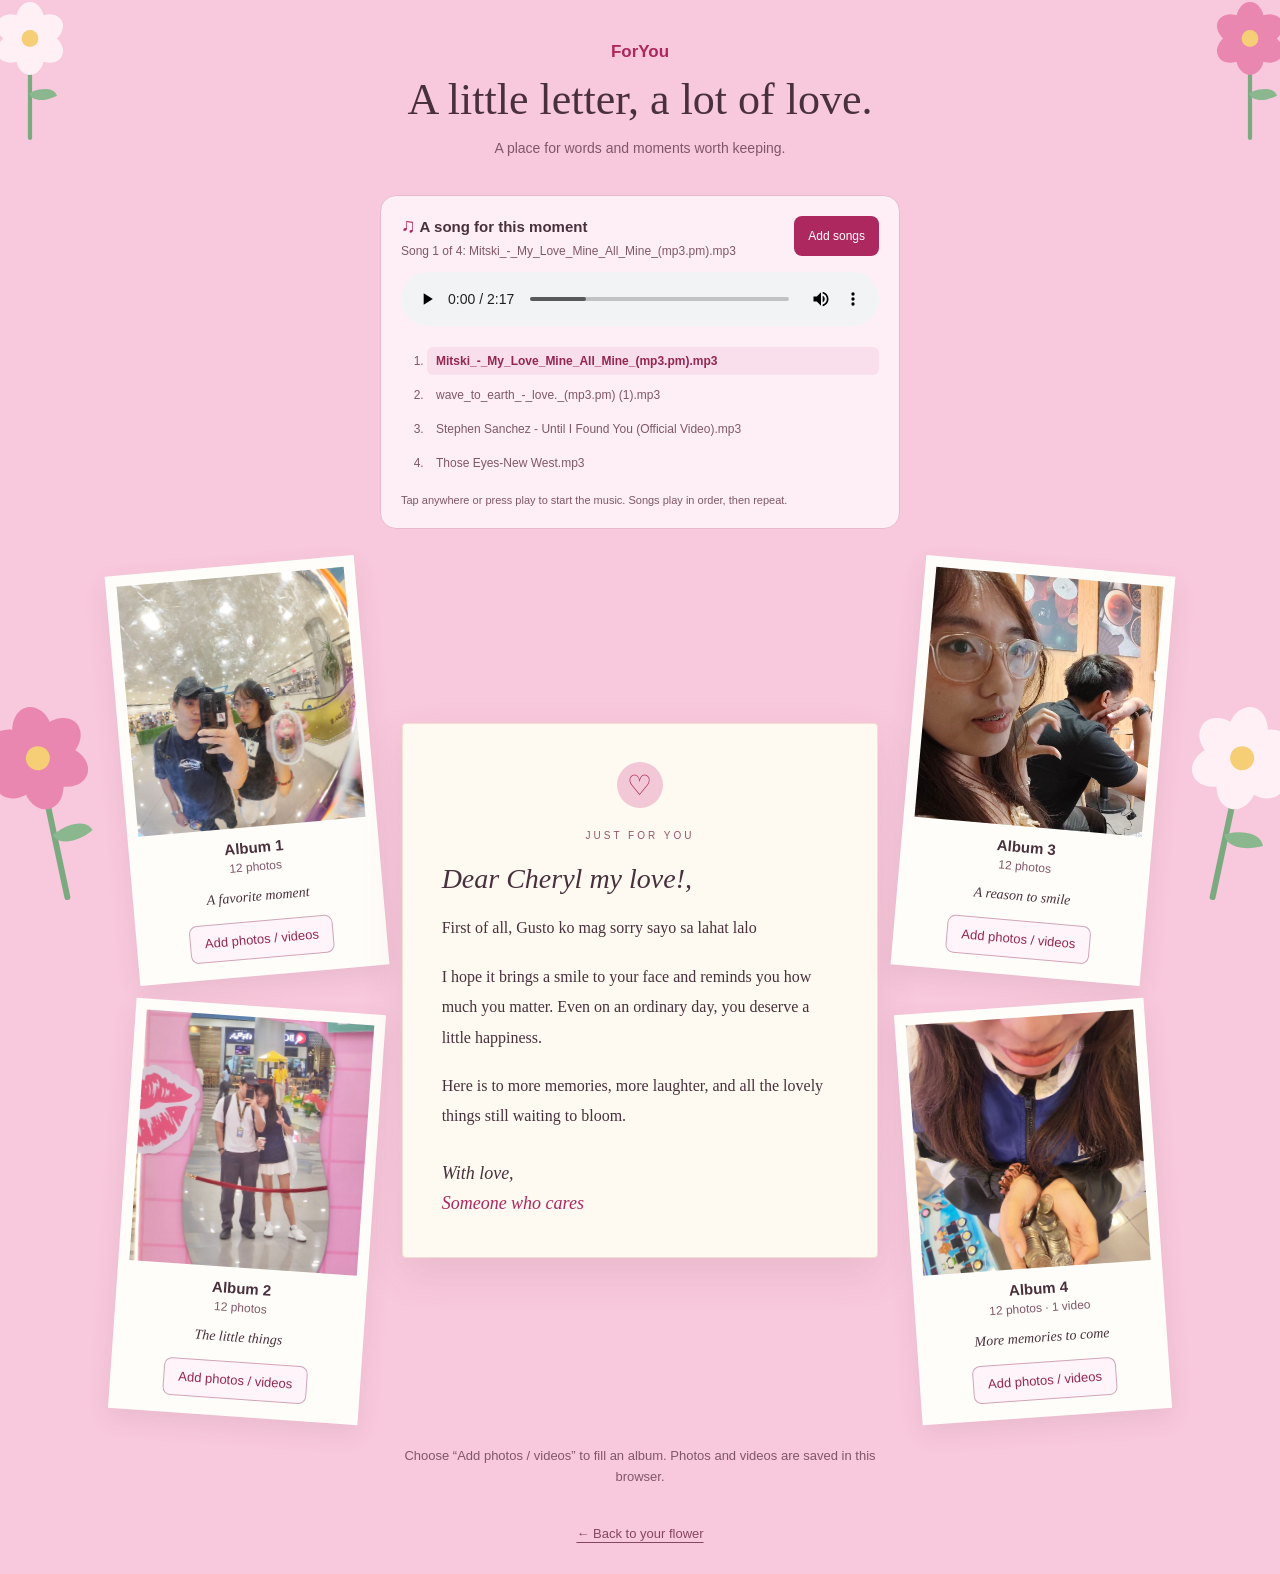
==== commit 0e0ef4a1: "Restore letter page media setup and update personal message" ====
--- a/FrontEnD/foryouBody2.html
+++ b/FrontEnD/foryouBody2.html
@@ -5,10 +5,10 @@
   <meta name="viewport" content="width=device-width, initial-scale=1.0">
   <meta name="theme-color" content="#f8c8dc">
   <title>A little letter | ForYou</title>
-  <link rel="stylesheet" href="foryouBody2.css?v=20261001-smooth2">
+  <link rel="stylesheet" href="foryouBody2.css">
   <script src="foryouMedia.js" defer></script>
-  <script src="foryouAlbums.js?v=20261001-smooth2" defer></script>
-  <script src="foryouMusic.js?v=20261001-controls1" defer></script>
+  <script src="foryouAlbums.js" defer></script>
+  <script src="foryouMusic.js" defer></script>
 </head>
 <body>
   <!-- Published photos, video, and songs. These paths are shared with every visitor. -->
@@ -102,34 +102,34 @@
       <div class="music-heading">
         <div>
           <h2 id="music-title"><span aria-hidden="true">&#9835;</span> A song for this moment</h2>
-          <p id="music-name">Four songs chosen for this moment.</p>
+          <p id="music-name">Add three or more songs to set the mood.</p>
         </div>
-        <button id="choose-music" type="button" disabled hidden>Add songs</button>
+        <button id="choose-music" type="button" disabled>Add songs</button>
         <input id="music-file" type="file" accept="audio/*" multiple hidden>
       </div>
-      <audio id="letter-music" src="../assets/Mitski_-_My_Love_Mine_All_Mine_%28mp3.pm%29.mp3" controls preload="auto" aria-label="Letter background music"></audio>
+      <audio id="letter-music" controls preload="auto" aria-label="Letter background music" hidden></audio>
       <ol id="music-playlist" class="music-playlist" aria-label="Songs in playback order" hidden></ol>
-      <p id="music-status" role="status" aria-live="polite">Starting your music… Songs play in order, then repeat. Songs you add here are saved on this device.</p>
+      <p id="music-status" role="status" aria-live="polite">Songs play in order automatically, then the playlist repeats. Saved in this browser.</p>
     </section>
 
     <div class="keepsake-layout">
       <section class="photo-column photos-left" aria-label="Albums 1 and 2">
         <figure class="photo-card" data-album="1">
           <button class="album-open" type="button" aria-label="Open Album 1">
-            <div class="album-cover" data-cover><img class="album-cover-media" src="../assets/photo_2026-09-30_21-55-11.jpg" alt="Cover of Album 1"></div>
-            <span class="album-title">Album 1</span><span class="album-count" data-count>12 photos</span>
+            <div class="photo-placeholder" data-cover><span aria-hidden="true">&#9825;</span><p>Add your memories</p></div>
+            <span class="album-title">Album 1</span><span class="album-count" data-count>0 items</span>
           </button>
           <figcaption>A favorite moment</figcaption>
-          <button class="album-add" type="button" disabled hidden>Add photos / videos</button>
+          <button class="album-add" type="button" disabled>Add photos / videos</button>
           <input class="album-input" type="file" accept="image/*,video/*" multiple hidden>
         </figure>
         <figure class="photo-card" data-album="2">
           <button class="album-open" type="button" aria-label="Open Album 2">
-            <div class="album-cover" data-cover><img class="album-cover-media" src="../assets/photo_2026-09-30_22-01-07.jpg" alt="Cover of Album 2"></div>
-            <span class="album-title">Album 2</span><span class="album-count" data-count>12 photos</span>
+            <div class="photo-placeholder" data-cover><span aria-hidden="true">&#10047;</span><p>Add your memories</p></div>
+            <span class="album-title">Album 2</span><span class="album-count" data-count>0 items</span>
           </button>
           <figcaption>The little things</figcaption>
-          <button class="album-add" type="button" disabled hidden>Add photos / videos</button>
+          <button class="album-add" type="button" disabled>Add photos / videos</button>
           <input class="album-input" type="file" accept="image/*,video/*" multiple hidden>
         </figure>
       </section>
@@ -140,7 +140,7 @@
         <h2 id="letter-title">Dear Cheryl my love!,</h2>
         <!-- Edit this sample letter to add your own personal message. -->
         <div class="letter-content">
-          <p>I made this little corner of the world to leave you something simple: a few words, some favorite moments, and flowers that never stop blooming.</p>
+          <p>First of all, Gusto ko mag sorry sayo sa lahat lalo</p>
           <p>I hope it brings a smile to your face and reminds you how much you matter. Even on an ordinary day, you deserve a little happiness.</p>
           <p>Here is to more memories, more laughter, and all the lovely things still waiting to bloom.</p>
         </div>
@@ -150,27 +150,27 @@
       <section class="photo-column photos-right" aria-label="Albums 3 and 4">
         <figure class="photo-card" data-album="3">
           <button class="album-open" type="button" aria-label="Open Album 3">
-            <div class="album-cover" data-cover><img class="album-cover-media" src="../assets/photo_2026-09-30_22-03-17.jpg" alt="Cover of Album 3"></div>
-            <span class="album-title">Album 3</span><span class="album-count" data-count>12 photos</span>
+            <div class="photo-placeholder" data-cover><span aria-hidden="true">&#10047;</span><p>Add your memories</p></div>
+            <span class="album-title">Album 3</span><span class="album-count" data-count>0 items</span>
           </button>
           <figcaption>A reason to smile</figcaption>
-          <button class="album-add" type="button" disabled hidden>Add photos / videos</button>
+          <button class="album-add" type="button" disabled>Add photos / videos</button>
           <input class="album-input" type="file" accept="image/*,video/*" multiple hidden>
         </figure>
         <figure class="photo-card" data-album="4">
           <button class="album-open" type="button" aria-label="Open Album 4">
-            <div class="album-cover" data-cover><img class="album-cover-media" src="../assets/photo_2026-09-30_22-07-31.jpg" alt="Cover of Album 4"></div>
-            <span class="album-title">Album 4</span><span class="album-count" data-count>12 photos ? 1 video</span>
+            <div class="photo-placeholder" data-cover><span aria-hidden="true">&#9825;</span><p>Add your memories</p></div>
+            <span class="album-title">Album 4</span><span class="album-count" data-count>0 items</span>
           </button>
           <figcaption>More memories to come</figcaption>
-          <button class="album-add" type="button" disabled hidden>Add photos / videos</button>
+          <button class="album-add" type="button" disabled>Add photos / videos</button>
           <input class="album-input" type="file" accept="image/*,video/*" multiple hidden>
         </figure>
       </section>
     </div>
 
-    <p id="album-status" class="album-status" role="status" aria-live="polite">Open an album to see our memories. Photos and videos you add here are saved on this device.</p>
-    <footer><a href="foryouBody.html" target="_top">&#8592; Back to your flower</a></footer>
+    <p id="album-status" class="album-status" role="status" aria-live="polite">Choose “Add photos / videos” to fill an album. Photos and videos are saved in this browser.</p>
+    <footer><a href="foryouBody.html">&#8592; Back to your flower</a></footer>
   </main>
   <dialog id="album-viewer" aria-labelledby="album-viewer-title" aria-describedby="viewer-help">
     <header class="viewer-heading">
@@ -187,7 +187,7 @@
     </div>
     <p id="viewer-help">Swipe beside videos or use the arrows. Tap a video to play.</p>
     <p id="viewer-status" class="album-status" role="status" aria-live="polite"></p>
-    <div class="viewer-actions" hidden>
+    <div class="viewer-actions">
       <button id="viewer-add" class="album-add" type="button" disabled>Add photos / videos</button>
       <button id="viewer-remove" class="album-remove" type="button" disabled>Remove item</button>
     </div>
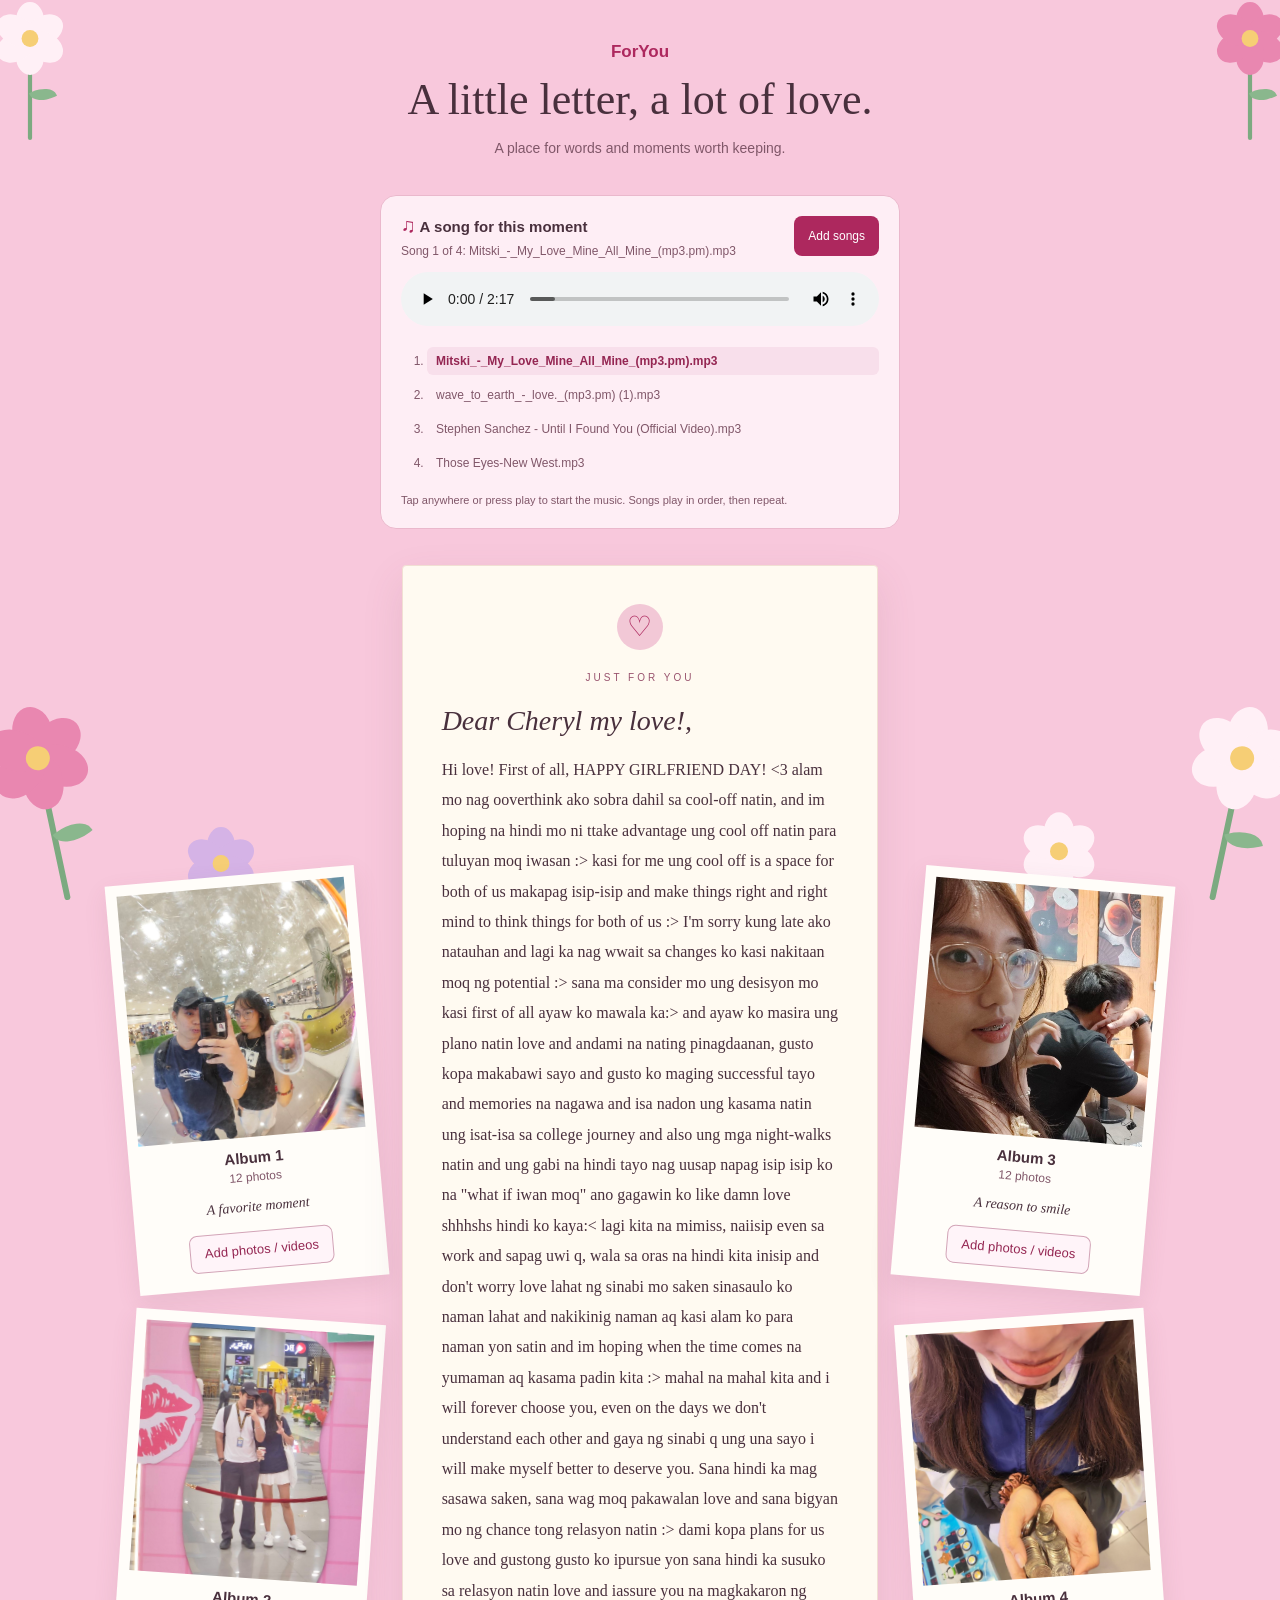
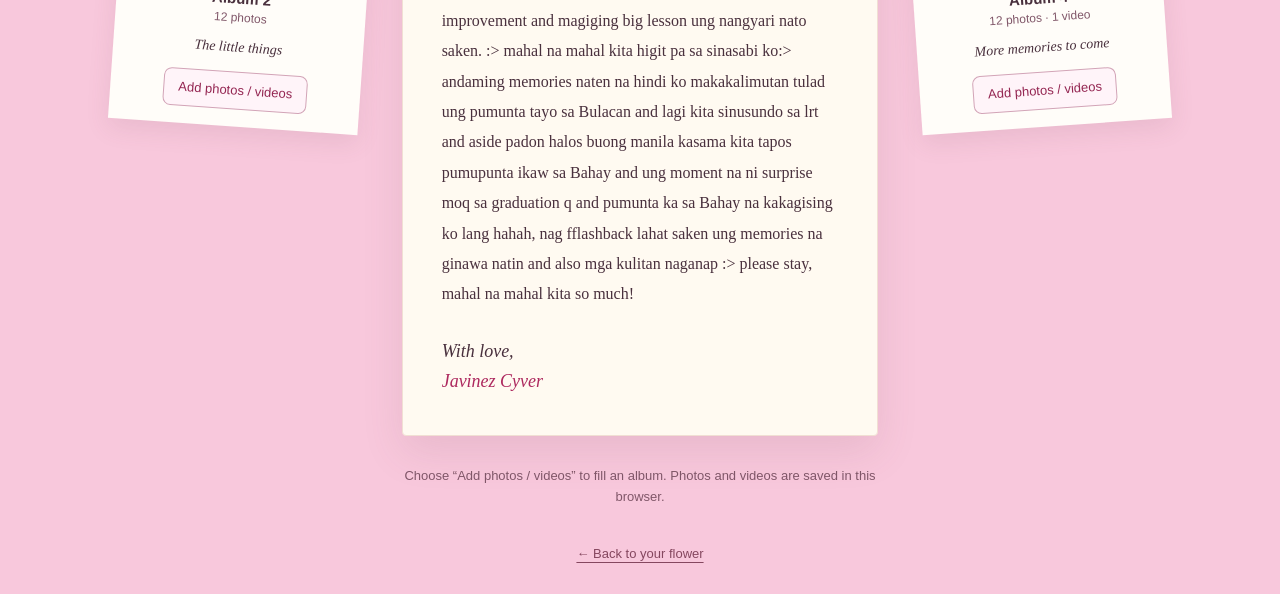
==== commit 52ea3eff: "update" ====
--- a/FrontEnD/foryouBody2.html
+++ b/FrontEnD/foryouBody2.html
@@ -1,4 +1,4 @@
-﻿<!DOCTYPE html>
+<!DOCTYPE html>
 <html lang="en">
 <head>
   <meta charset="UTF-8">
@@ -140,11 +140,11 @@
         <h2 id="letter-title">Dear Cheryl my love!,</h2>
         <!-- Edit this sample letter to add your own personal message. -->
         <div class="letter-content">
-          <p>First of all, Gusto ko mag sorry sayo sa lahat lalo</p>
-          <p>I hope it brings a smile to your face and reminds you how much you matter. Even on an ordinary day, you deserve a little happiness.</p>
-          <p>Here is to more memories, more laughter, and all the lovely things still waiting to bloom.</p>
+          <p></p>
+          <p>Hi love! First of all, HAPPY GIRLFRIEND DAY! &lt;3 alam mo nag ooverthink ako sobra dahil sa cool-off natin, and im hoping na hindi mo ni ttake advantage ung cool off natin para tuluyan moq iwasan :> kasi for me ung cool off is a space for both of us makapag isip-isip and make things right and right mind to think things for both of us :> I'm sorry kung late ako natauhan and lagi ka nag wwait sa changes ko kasi nakitaan moq ng potential :> sana ma consider mo ung desisyon mo kasi first of all ayaw ko mawala ka:> and ayaw ko masira ung plano natin love and andami na nating pinagdaanan, gusto kopa makabawi sayo and gusto ko maging successful tayo and memories na nagawa and isa nadon ung kasama natin ung isat-isa sa college journey and also ung mga night-walks natin and ung gabi na hindi tayo nag uusap napag isip isip ko na "what if iwan moq" ano gagawin ko like damn love shhhshs hindi ko kaya:&lt; lagi kita na mimiss, naiisip even sa work and sapag uwi q, wala sa oras na hindi kita inisip and don't worry love lahat ng sinabi mo saken sinasaulo ko naman lahat and nakikinig naman aq kasi alam ko para naman yon satin and im hoping when the time comes na yumaman aq kasama padin kita :> mahal na mahal kita and i will forever choose you, even on the days we don't understand each other and gaya ng sinabi q ung una sayo i will make myself better to deserve you. Sana hindi ka mag sasawa saken, sana wag moq pakawalan love and sana bigyan mo ng chance tong relasyon natin :> dami kopa plans for us love and gustong gusto ko ipursue yon sana hindi ka susuko sa relasyon natin love and iassure you na magkakaron ng improvement and magiging big lesson ung nangyari nato saken. :> mahal na mahal kita higit pa sa sinasabi ko:> andaming memories naten na hindi ko makakalimutan tulad ung pumunta tayo sa Bulacan and lagi kita sinusundo sa lrt and aside padon halos buong manila kasama kita tapos pumupunta ikaw sa Bahay and ung moment na ni surprise moq sa graduation q and pumunta ka sa Bahay na kakagising ko lang hahah, nag fflashback lahat saken ung memories na ginawa natin and also mga kulitan naganap :> please stay, mahal na mahal kita so much!</p>
+          <p></p>
         </div>
-        <p class="signature">With love,<br><span>Someone who cares</span></p>
+        <p class="signature">With love,<br><span>Javinez Cyver</span></p>
       </article>
 
       <section class="photo-column photos-right" aria-label="Albums 3 and 4">
